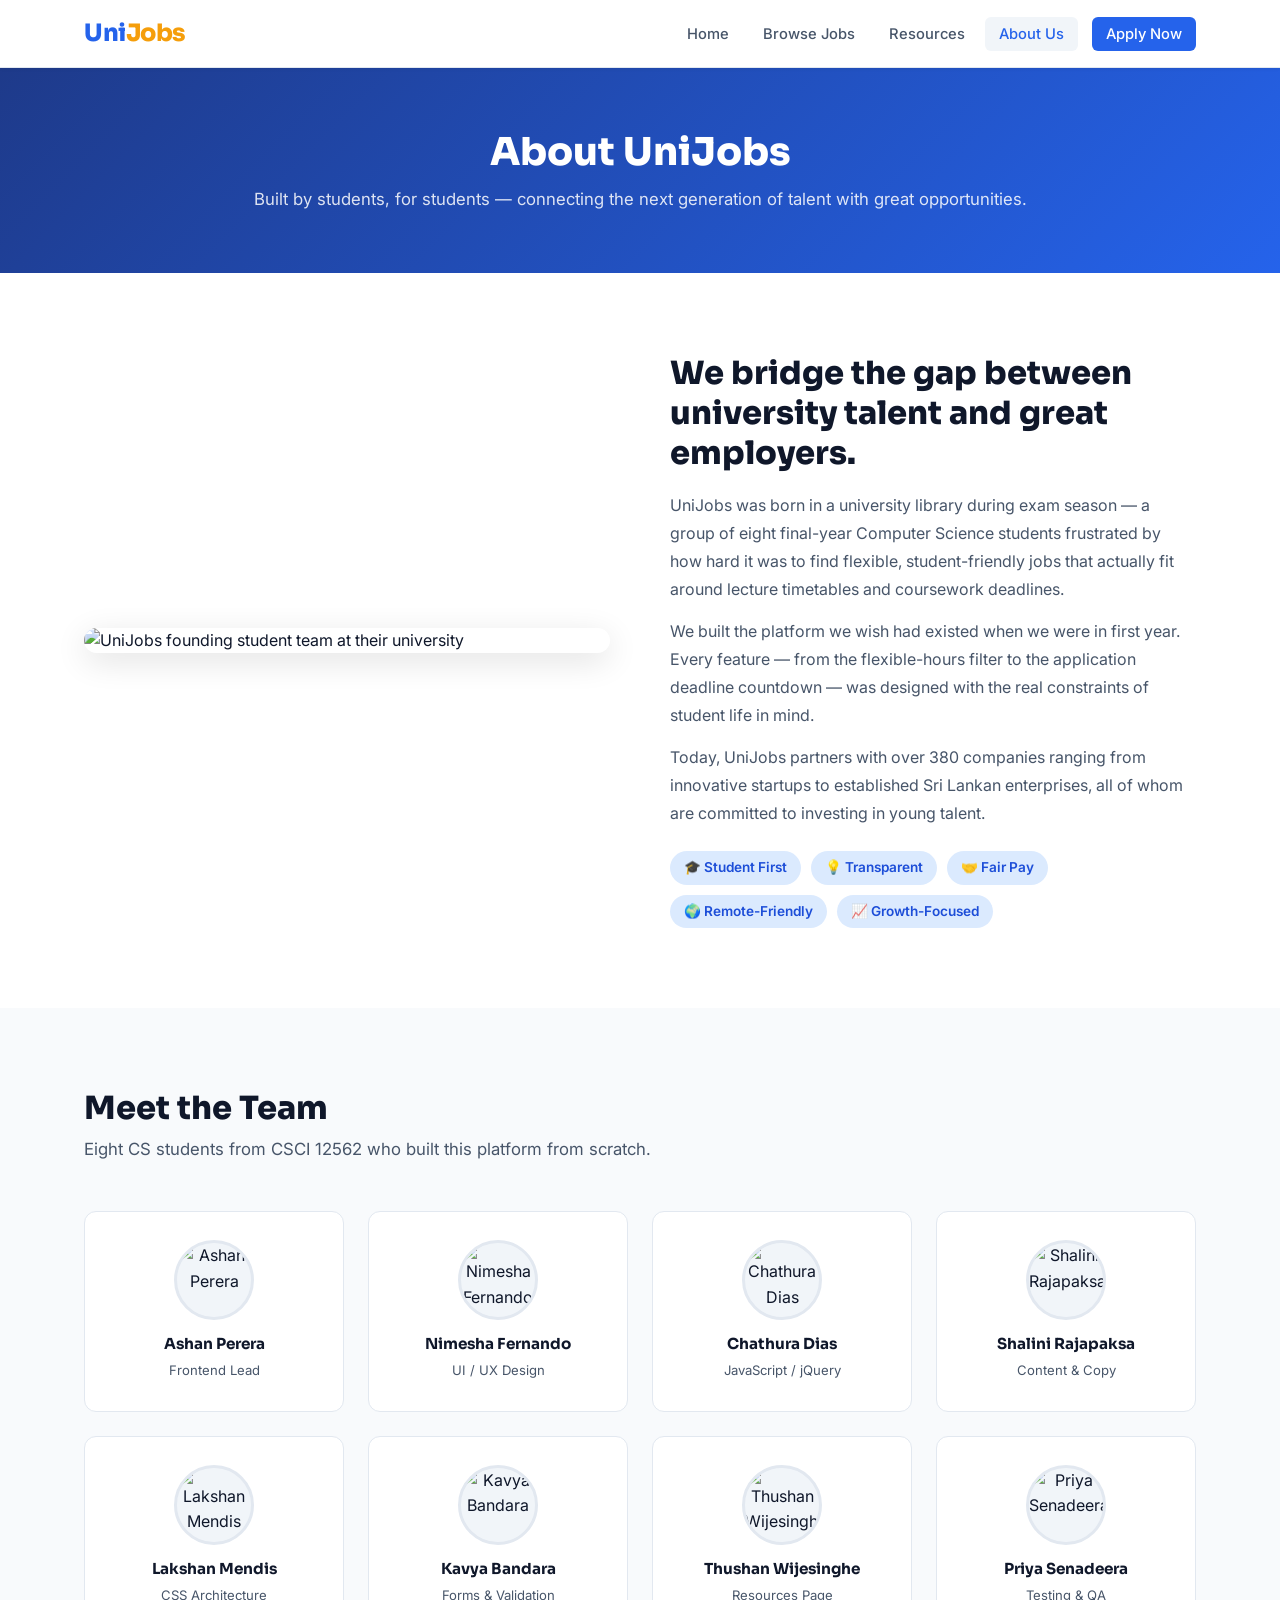
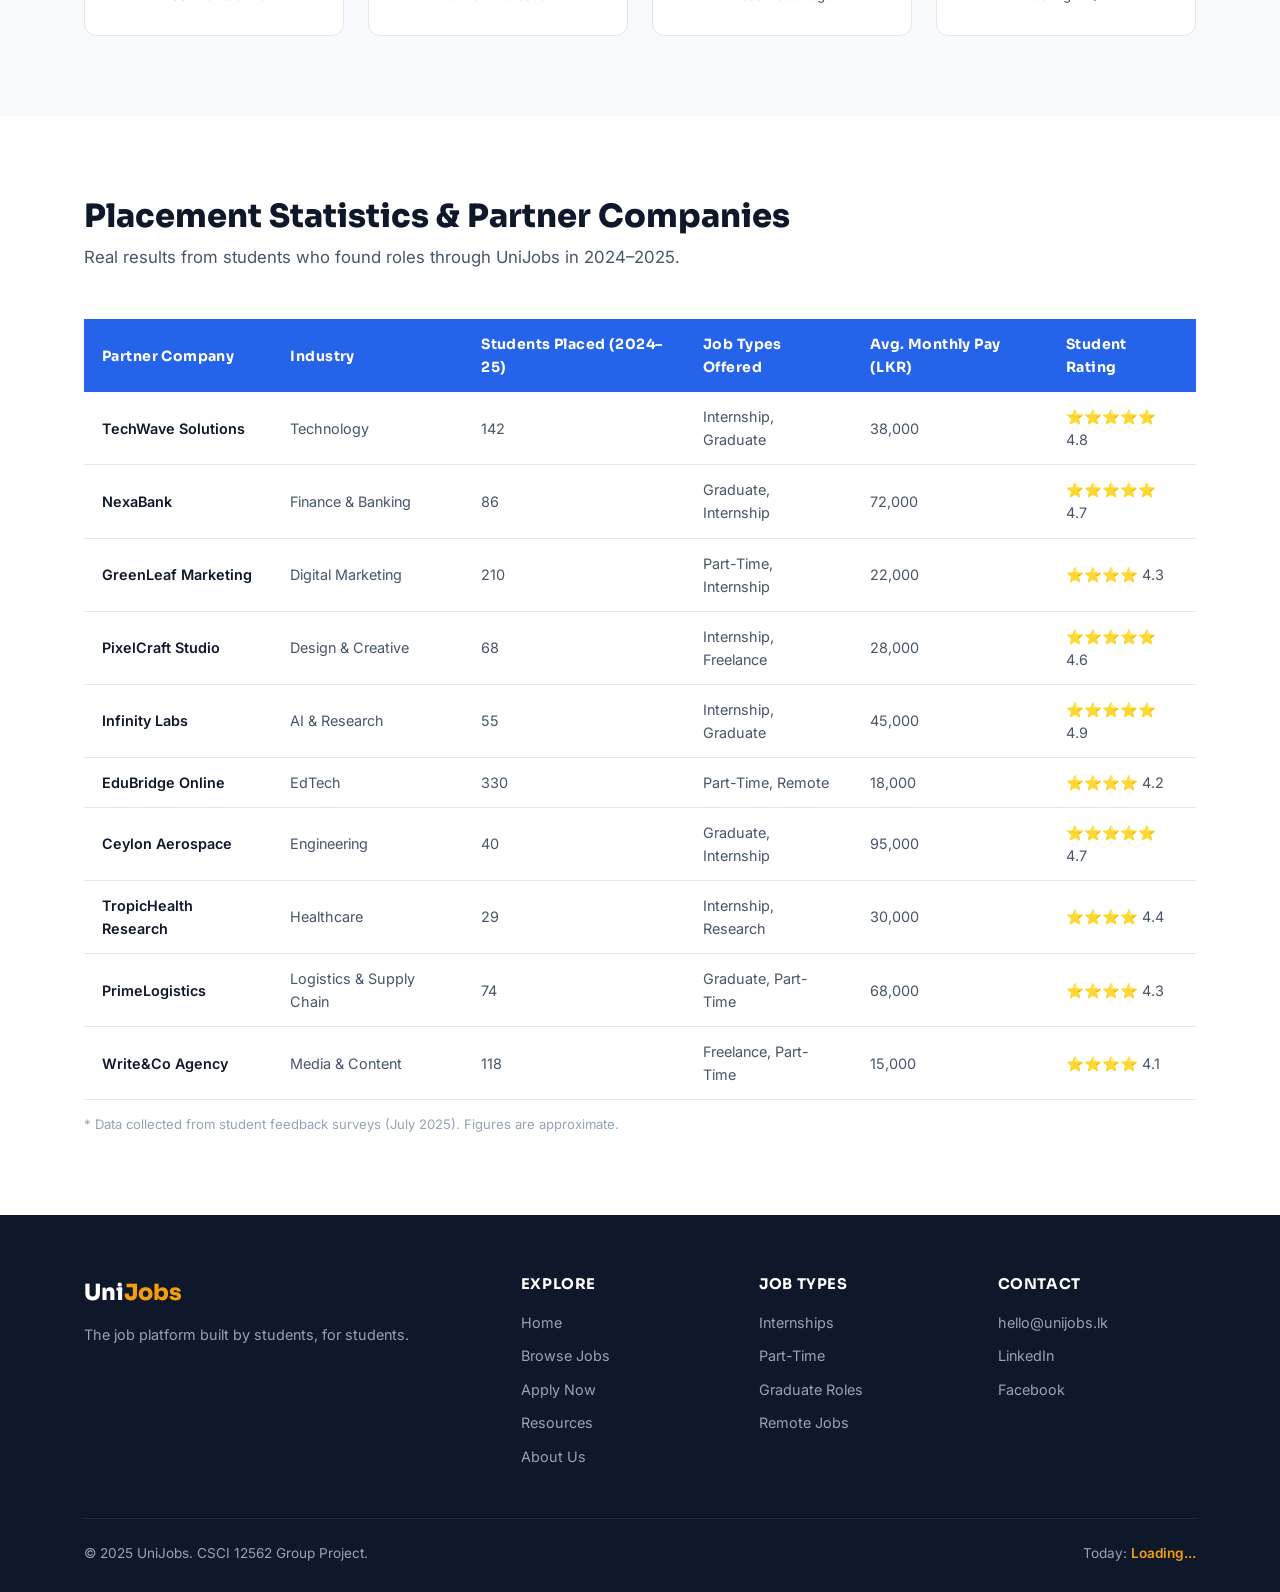
==== about.html @ dba61d62 "initial commit" ====
<!DOCTYPE html>
<html lang="en">
<head>
    <meta charset="UTF-8" />
    <meta name="viewport" content="width=device-width, initial-scale=1.0" />
    <title>About Us — UniJobs</title>
    <link rel="stylesheet" href="css/global.css" />
    <link rel="stylesheet" href="css/about.css" />
</head>
<body>

    <!-- =============================================
         NAVIGATION BAR
         ============================================= -->
    <nav class="navbar">
        <div class="container">
            <a href="index.html" class="logo">Uni<span>Jobs</span></a>
            <ul class="nav-links" id="navLinks">
                <li><a href="index.html">Home</a></li>
                <li><a href="jobs.html">Browse Jobs</a></li>
                <li><a href="resources.html">Resources</a></li>
                <li><a href="about.html" class="active">About Us</a></li>
                <li><a href="apply.html" class="nav-cta">Apply Now</a></li>
            </ul>
            <div class="nav-toggle" id="navToggle">
                <span></span><span></span><span></span>
            </div>
        </div>
    </nav>

    <!-- =============================================
         PAGE HERO
         ============================================= -->
    <div class="page-hero">
        <div class="container">
            <h1>About UniJobs</h1>
            <p>Built by students, for students — connecting the next generation of talent with great opportunities.</p>
        </div>
    </div>

    <!-- =============================================
         MISSION SECTION
         ============================================= -->
    <section class="section">
        <div class="container">
            <div class="about-mission">

                <!-- Left: Image -->
                <div>
                    <!--
                        IMAGE PLACEHOLDER: about-team.jpg
                        Suggested: A diverse group of students collaborating on laptops
                        in a university environment. Size: 900x660px
                    -->
                    <img src="images/about-team.jpg"
                         alt="UniJobs founding student team at their university" />
                </div>

                <!-- Right: Mission Text -->
                <div class="mission-text">
                    <h2>We bridge the gap between university talent and great employers.</h2>
                    <p>
                        UniJobs was born in a university library during exam season — a group of eight
                        final-year Computer Science students frustrated by how hard it was to find
                        flexible, student-friendly jobs that actually fit around lecture timetables
                        and coursework deadlines.
                    </p>
                    <p>
                        We built the platform we wish had existed when we were in first year.
                        Every feature — from the flexible-hours filter to the application deadline
                        countdown — was designed with the real constraints of student life in mind.
                    </p>
                    <p>
                        Today, UniJobs partners with over 380 companies ranging from innovative
                        startups to established Sri Lankan enterprises, all of whom are committed
                        to investing in young talent.
                    </p>
                    <div class="value-chips">
                        <span class="value-chip">🎓 Student First</span>
                        <span class="value-chip">💡 Transparent</span>
                        <span class="value-chip">🤝 Fair Pay</span>
                        <span class="value-chip">🌍 Remote-Friendly</span>
                        <span class="value-chip">📈 Growth-Focused</span>
                    </div>
                </div>

            </div>
        </div>
    </section>

    <!-- =============================================
         TEAM SECTION
         ============================================= -->
    <section class="section" style="background:#f8fafc;">
        <div class="container">
            <h2 class="section-title">Meet the Team</h2>
            <p class="section-sub">Eight CS students from CSCI 12562 who built this platform from scratch.</p>

            <div class="team-grid">

                <div class="team-card">
                    <div class="team-avatar">
                        <!--
                            IMAGE PLACEHOLDER: team-ashan.jpg
                            Student headshot, square crop, 160x160px
                        -->
                        <img src="images/team-ashan.jpg" alt="Ashan Perera" />
                    </div>
                    <h4>Ashan Perera</h4>
                    <span>Frontend Lead</span>
                </div>

                <div class="team-card">
                    <div class="team-avatar">
                        <!--
                            IMAGE PLACEHOLDER: team-nimesha.jpg
                            Student headshot, square crop, 160x160px
                        -->
                        <img src="images/team-nimesha.jpg" alt="Nimesha Fernando" />
                    </div>
                    <h4>Nimesha Fernando</h4>
                    <span>UI / UX Design</span>
                </div>

                <div class="team-card">
                    <div class="team-avatar">
                        <!--
                            IMAGE PLACEHOLDER: team-chathura.jpg
                            Student headshot, square crop, 160x160px
                        -->
                        <img src="images/team-chathura.jpg" alt="Chathura Dias" />
                    </div>
                    <h4>Chathura Dias</h4>
                    <span>JavaScript / jQuery</span>
                </div>

                <div class="team-card">
                    <div class="team-avatar">
                        <!--
                            IMAGE PLACEHOLDER: team-shalini.jpg
                            Student headshot, square crop, 160x160px
                        -->
                        <img src="images/team-shalini.jpg" alt="Shalini Rajapaksa" />
                    </div>
                    <h4>Shalini Rajapaksa</h4>
                    <span>Content & Copy</span>
                </div>

                <div class="team-card">
                    <div class="team-avatar">
                        <!--
                            IMAGE PLACEHOLDER: team-lakshan.jpg
                            Student headshot, square crop, 160x160px
                        -->
                        <img src="images/team-lakshan.jpg" alt="Lakshan Mendis" />
                    </div>
                    <h4>Lakshan Mendis</h4>
                    <span>CSS Architecture</span>
                </div>

                <div class="team-card">
                    <div class="team-avatar">
                        <!--
                            IMAGE PLACEHOLDER: team-kavya.jpg
                            Student headshot, square crop, 160x160px
                        -->
                        <img src="images/team-kavya.jpg" alt="Kavya Bandara" />
                    </div>
                    <h4>Kavya Bandara</h4>
                    <span>Forms & Validation</span>
                </div>

                <div class="team-card">
                    <div class="team-avatar">
                        <!--
                            IMAGE PLACEHOLDER: team-thushan.jpg
                            Student headshot, square crop, 160x160px
                        -->
                        <img src="images/team-thushan.jpg" alt="Thushan Wijesinghe" />
                    </div>
                    <h4>Thushan Wijesinghe</h4>
                    <span>Resources Page</span>
                </div>

                <div class="team-card">
                    <div class="team-avatar">
                        <!--
                            IMAGE PLACEHOLDER: team-priya.jpg
                            Student headshot, square crop, 160x160px
                        -->
                        <img src="images/team-priya.jpg" alt="Priya Senadeera" />
                    </div>
                    <h4>Priya Senadeera</h4>
                    <span>Testing & QA</span>
                </div>

            </div>
        </div>
    </section>

    <!-- =============================================
         PLACEMENT STATISTICS TABLE
         ============================================= -->
    <section class="section">
        <div class="container">
            <h2 class="section-title">Placement Statistics & Partner Companies</h2>
            <p class="section-sub">
                Real results from students who found roles through UniJobs in 2024–2025.
            </p>

            <div class="stats-table-wrap">
                <table class="stats-table">
                    <thead>
                        <tr>
                            <th>Partner Company</th>
                            <th>Industry</th>
                            <th>Students Placed (2024–25)</th>
                            <th>Job Types Offered</th>
                            <th>Avg. Monthly Pay (LKR)</th>
                            <th>Student Rating</th>
                        </tr>
                    </thead>
                    <tbody>
                        <tr>
                            <td>TechWave Solutions</td>
                            <td>Technology</td>
                            <td>142</td>
                            <td>Internship, Graduate</td>
                            <td>38,000</td>
                            <td>⭐⭐⭐⭐⭐ 4.8</td>
                        </tr>
                        <tr>
                            <td>NexaBank</td>
                            <td>Finance &amp; Banking</td>
                            <td>86</td>
                            <td>Graduate, Internship</td>
                            <td>72,000</td>
                            <td>⭐⭐⭐⭐⭐ 4.7</td>
                        </tr>
                        <tr>
                            <td>GreenLeaf Marketing</td>
                            <td>Digital Marketing</td>
                            <td>210</td>
                            <td>Part-Time, Internship</td>
                            <td>22,000</td>
                            <td>⭐⭐⭐⭐ 4.3</td>
                        </tr>
                        <tr>
                            <td>PixelCraft Studio</td>
                            <td>Design &amp; Creative</td>
                            <td>68</td>
                            <td>Internship, Freelance</td>
                            <td>28,000</td>
                            <td>⭐⭐⭐⭐⭐ 4.6</td>
                        </tr>
                        <tr>
                            <td>Infinity Labs</td>
                            <td>AI &amp; Research</td>
                            <td>55</td>
                            <td>Internship, Graduate</td>
                            <td>45,000</td>
                            <td>⭐⭐⭐⭐⭐ 4.9</td>
                        </tr>
                        <tr>
                            <td>EduBridge Online</td>
                            <td>EdTech</td>
                            <td>330</td>
                            <td>Part-Time, Remote</td>
                            <td>18,000</td>
                            <td>⭐⭐⭐⭐ 4.2</td>
                        </tr>
                        <tr>
                            <td>Ceylon Aerospace</td>
                            <td>Engineering</td>
                            <td>40</td>
                            <td>Graduate, Internship</td>
                            <td>95,000</td>
                            <td>⭐⭐⭐⭐⭐ 4.7</td>
                        </tr>
                        <tr>
                            <td>TropicHealth Research</td>
                            <td>Healthcare</td>
                            <td>29</td>
                            <td>Internship, Research</td>
                            <td>30,000</td>
                            <td>⭐⭐⭐⭐ 4.4</td>
                        </tr>
                        <tr>
                            <td>PrimeLogistics</td>
                            <td>Logistics &amp; Supply Chain</td>
                            <td>74</td>
                            <td>Graduate, Part-Time</td>
                            <td>68,000</td>
                            <td>⭐⭐⭐⭐ 4.3</td>
                        </tr>
                        <tr>
                            <td>Write&amp;Co Agency</td>
                            <td>Media &amp; Content</td>
                            <td>118</td>
                            <td>Freelance, Part-Time</td>
                            <td>15,000</td>
                            <td>⭐⭐⭐⭐ 4.1</td>
                        </tr>
                    </tbody>
                </table>
            </div>

            <p style="font-size:.82rem;color:#94a3b8;margin-top:14px;">
                * Data collected from student feedback surveys (July 2025). Figures are approximate.
            </p>
        </div>
    </section>

    <!-- =============================================
         FOOTER
         ============================================= -->
    <footer class="footer">
        <div class="container">
            <div class="footer-grid">
                <div class="footer-brand">
                    <div class="logo">Uni<span>Jobs</span></div>
                    <p>The job platform built by students, for students.</p>
                </div>
                <div class="footer-col">
                    <h4>Explore</h4>
                    <ul>
                        <li><a href="index.html">Home</a></li>
                        <li><a href="jobs.html">Browse Jobs</a></li>
                        <li><a href="apply.html">Apply Now</a></li>
                        <li><a href="resources.html">Resources</a></li>
                        <li><a href="about.html">About Us</a></li>
                    </ul>
                </div>
                <div class="footer-col">
                    <h4>Job Types</h4>
                    <ul>
                        <li><a href="jobs.html">Internships</a></li>
                        <li><a href="jobs.html">Part-Time</a></li>
                        <li><a href="jobs.html">Graduate Roles</a></li>
                        <li><a href="jobs.html">Remote Jobs</a></li>
                    </ul>
                </div>
                <div class="footer-col">
                    <h4>Contact</h4>
                    <ul>
                        <li><a href="mailto:hello@unijobs.lk">hello@unijobs.lk</a></li>
                        <li><a href="#">LinkedIn</a></li>
                        <li><a href="#">Facebook</a></li>
                    </ul>
                </div>
            </div>
            <div class="footer-bottom">
                <span>© 2025 UniJobs. CSCI 12562 Group Project.</span>
                <span>Today: <span id="footer-date">Loading...</span></span>
            </div>
        </div>
    </footer>

    <script src="https://code.jquery.com/jquery-3.7.1.min.js"></script>
    <script src="js/main.js"></script>
    <script src="js/date.js"></script>

</body>
</html>
---- css/global.css ----
/* ============================================================
   global.css — Core Variables, Reset, Nav, and Footer
   ============================================================ */

@import url('https://fonts.googleapis.com/css2?family=Inter:wght@400;500;600;700&family=Sora:wght@600;700;800&display=swap');

:root {
    --clr-primary:    #2563eb;
    --clr-primary-dk: #1d4ed8;
    --clr-accent:     #f59e0b;
    --clr-dark:       #0f172a;
    --clr-mid:        #475569;
    --clr-light:      #f1f5f9;
    --clr-white:      #ffffff;
    --clr-border:     #e2e8f0;
    --clr-success:    #16a34a;
    --clr-error:      #dc2626;
    --ff-display: 'Sora', sans-serif;
    --ff-body:    'Inter', sans-serif;
    --radius-sm: 6px;
    --radius-md: 12px;
    --radius-lg: 20px;
    --shadow-sm: 0 1px 3px rgba(0,0,0,.08);
    --shadow-md: 0 4px 16px rgba(0,0,0,.10);
    --shadow-lg: 0 8px 32px rgba(0,0,0,.12);
    --nav-h: 68px;
}

*, *::before, *::after { box-sizing: border-box; margin: 0; padding: 0; }
html { scroll-behavior: smooth; }
body { font-family: var(--ff-body); font-size: 16px; color: var(--clr-dark); background-color: var(--clr-white); line-height: 1.6; }
a { color: var(--clr-primary); text-decoration: none; transition: color .2s; }
a:hover { color: var(--clr-primary-dk); }
img { max-width: 100%; display: block; }
ul { list-style: none; }
h1, h2, h3, h4 { font-family: var(--ff-display); line-height: 1.25; }

.container { max-width: 1160px; margin: 0 auto; padding: 0 24px; }
.section { padding: 80px 0; }
.section-title { font-size: 2rem; font-weight: 800; color: var(--clr-dark); margin-bottom: 8px; }
.section-sub { color: var(--clr-mid); font-size: 1.05rem; margin-bottom: 48px; }

.btn { display: inline-block; padding: 11px 28px; border-radius: var(--radius-sm); font-family: var(--ff-body); font-size: .95rem; font-weight: 600; cursor: pointer; border: 2px solid transparent; transition: background .2s, color .2s, transform .15s, box-shadow .2s; }
.btn:active { transform: scale(.97); }
.btn-primary { background: var(--clr-primary); color: var(--clr-white); }
.btn-primary:hover { background: var(--clr-primary-dk); color: var(--clr-white); box-shadow: 0 4px 14px rgba(37,99,235,.35); }
.btn-outline { background: transparent; color: var(--clr-primary); border-color: var(--clr-primary); }
.btn-outline:hover { background: var(--clr-primary); color: var(--clr-white); }
.btn-accent { background: var(--clr-accent); color: var(--clr-dark); }
.btn-accent:hover { background: #d97706; color: var(--clr-white); }

.tag { display: inline-block; padding: 3px 10px; border-radius: 99px; font-size: .78rem; font-weight: 600; letter-spacing: .03em; }
.tag-blue   { background: #dbeafe; color: #1d4ed8; }
.tag-green  { background: #dcfce7; color: #15803d; }
.tag-orange { background: #ffedd5; color: #c2410c; }
.tag-purple { background: #ede9fe; color: #6d28d9; }

/* Subpage Hero (Shared by Jobs, About, Apply) */
.page-hero { background: linear-gradient(135deg, #1e3a8a 0%, #2563eb 100%); color: var(--clr-white); padding: 60px 0; text-align: center; }
.page-hero h1 { font-size: 2.4rem; font-weight: 800; margin-bottom: 10px; }
.page-hero p { font-size: 1.05rem; opacity: .85; }

/* Navbar */
.navbar { position: sticky; top: 0; z-index: 1000; background: var(--clr-white); border-bottom: 1px solid var(--clr-border); height: var(--nav-h); display: flex; align-items: center; box-shadow: var(--shadow-sm); }
.navbar .container { display: flex; align-items: center; justify-content: space-between; width: 100%; }
.navbar .logo { font-family: var(--ff-display); font-size: 1.5rem; font-weight: 800; color: var(--clr-primary); letter-spacing: -.5px; }
.navbar .logo span { color: var(--clr-accent); }
.nav-links { display: flex; align-items: center; gap: 6px; }
.nav-links li a { padding: 8px 14px; border-radius: var(--radius-sm); font-size: .92rem; font-weight: 500; color: var(--clr-mid); transition: background .2s, color .2s; }
.nav-links li a:hover, .nav-links li a.active { background: var(--clr-light); color: var(--clr-primary); }
.nav-links li a.nav-cta { background: var(--clr-primary); color: var(--clr-white); margin-left: 8px; }
.nav-links li a.nav-cta:hover { background: var(--clr-primary-dk); color: var(--clr-white); }
.nav-toggle { display: none; flex-direction: column; gap: 5px; cursor: pointer; padding: 4px; }
.nav-toggle span { display: block; width: 24px; height: 2px; background: var(--clr-dark); border-radius: 2px; transition: all .3s; }

/* Footer */
.footer { background: var(--clr-dark); color: #94a3b8; padding: 60px 0 28px; }
.footer-grid { display: grid; grid-template-columns: 2fr 1fr 1fr 1fr; gap: 40px; margin-bottom: 40px; }
.footer-brand .logo { font-family: var(--ff-display); font-size: 1.4rem; font-weight: 800; color: var(--clr-white); }
.footer-brand .logo span { color: var(--clr-accent); }
.footer-brand p { margin-top: 12px; font-size: .9rem; line-height: 1.7; }
.footer-col h4 { font-family: var(--ff-display); font-size: .92rem; font-weight: 700; color: var(--clr-white); margin-bottom: 16px; letter-spacing: .04em; text-transform: uppercase; }
.footer-col ul li { margin-bottom: 8px; }
.footer-col ul li a { color: #94a3b8; font-size: .9rem; transition: color .2s; }
.footer-col ul li a:hover { color: var(--clr-white); }
.footer-bottom { border-top: 1px solid #1e293b; padding-top: 24px; display: flex; justify-content: space-between; align-items: center; font-size: .85rem; }
#footer-date { color: var(--clr-accent); font-weight: 600; }

/* Global Mobile Queries */
@media (max-width: 960px) {
    .footer-grid { grid-template-columns: 1fr 1fr; }
}
@media (max-width: 640px) {
    .section { padding: 50px 0; }
    .section-title { font-size: 1.5rem; }
    .footer-grid { grid-template-columns: 1fr; }
    .footer-bottom { flex-direction: column; gap: 8px; text-align: center; }
    .nav-links { display: none; position: absolute; top: var(--nav-h); left: 0; right: 0; background: var(--clr-white); flex-direction: column; padding: 16px 24px; border-bottom: 1px solid var(--clr-border); box-shadow: var(--shadow-md); }
    .nav-links.open { display: flex; }
    .nav-links li a { display: block; padding: 11px 0; }
    .nav-toggle { display: flex; }
}
---- css/about.css ----
/* ============================================================
   about.css — About Us Specifics
   ============================================================ */

.about-mission { display: grid; grid-template-columns: 1fr 1fr; gap: 60px; align-items: center; }
.about-mission img { border-radius: var(--radius-lg); box-shadow: var(--shadow-lg); }
.about-mission .mission-text h2 { font-size: 2rem; font-weight: 800; margin-bottom: 18px; color: var(--clr-dark); }
.about-mission .mission-text p { color: var(--clr-mid); margin-bottom: 14px; line-height: 1.75; }
.value-chips { display: flex; flex-wrap: wrap; gap: 10px; margin-top: 24px; }
.value-chip { background: #dbeafe; color: #1d4ed8; padding: 6px 14px; border-radius: 99px; font-size: .85rem; font-weight: 600; }

.team-grid { display: grid; grid-template-columns: repeat(4, 1fr); gap: 24px; }
.team-card { text-align: center; background: var(--clr-white); border: 1px solid var(--clr-border); border-radius: var(--radius-md); padding: 28px 20px; transition: box-shadow .2s; }
.team-card:hover { box-shadow: var(--shadow-md); }
.team-avatar { width: 80px; height: 80px; border-radius: 50%; background: var(--clr-light); margin: 0 auto 14px; overflow: hidden; border: 3px solid var(--clr-border); }
.team-avatar img { width: 100%; height: 100%; object-fit: cover; }
.team-card h4 { font-size: .95rem; font-weight: 700; margin-bottom: 4px; }
.team-card span { font-size: .82rem; color: var(--clr-mid); }

.stats-table-wrap { overflow-x: auto; }
.stats-table { width: 100%; border-collapse: collapse; font-size: .9rem; }
.stats-table thead { background: var(--clr-primary); color: var(--clr-white); }
.stats-table thead th { padding: 14px 18px; text-align: left; font-family: var(--ff-display); font-weight: 700; font-size: .88rem; letter-spacing: .03em; }
.stats-table tbody tr { border-bottom: 1px solid var(--clr-border); transition: background .15s; }
.stats-table tbody tr:hover { background: var(--clr-light); }
.stats-table tbody td { padding: 13px 18px; color: var(--clr-mid); }
.stats-table tbody td:first-child { font-weight: 600; color: var(--clr-dark); }

@media (max-width: 960px) {
    .about-mission { grid-template-columns: 1fr; }
    .team-grid { grid-template-columns: 1fr 1fr; }
}
@media (max-width: 640px) {
    .team-grid { grid-template-columns: 1fr 1fr; }
}
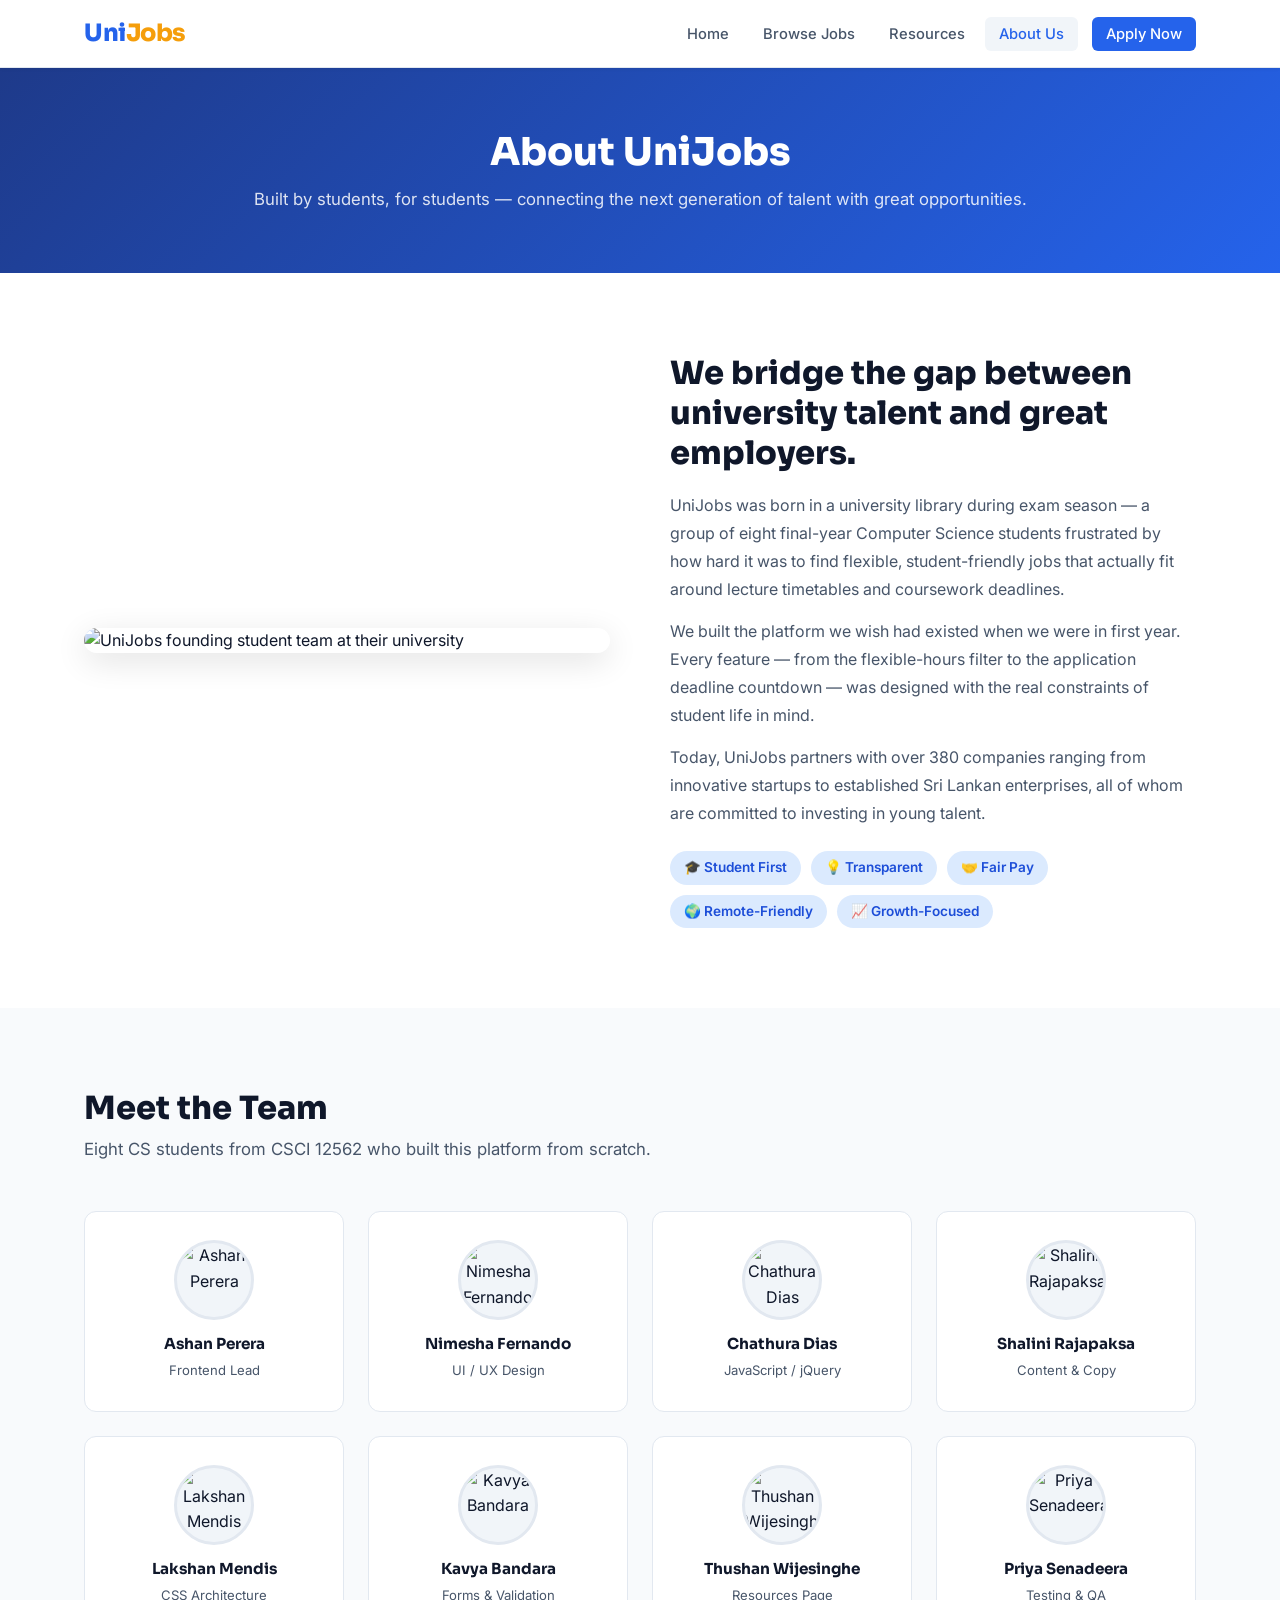
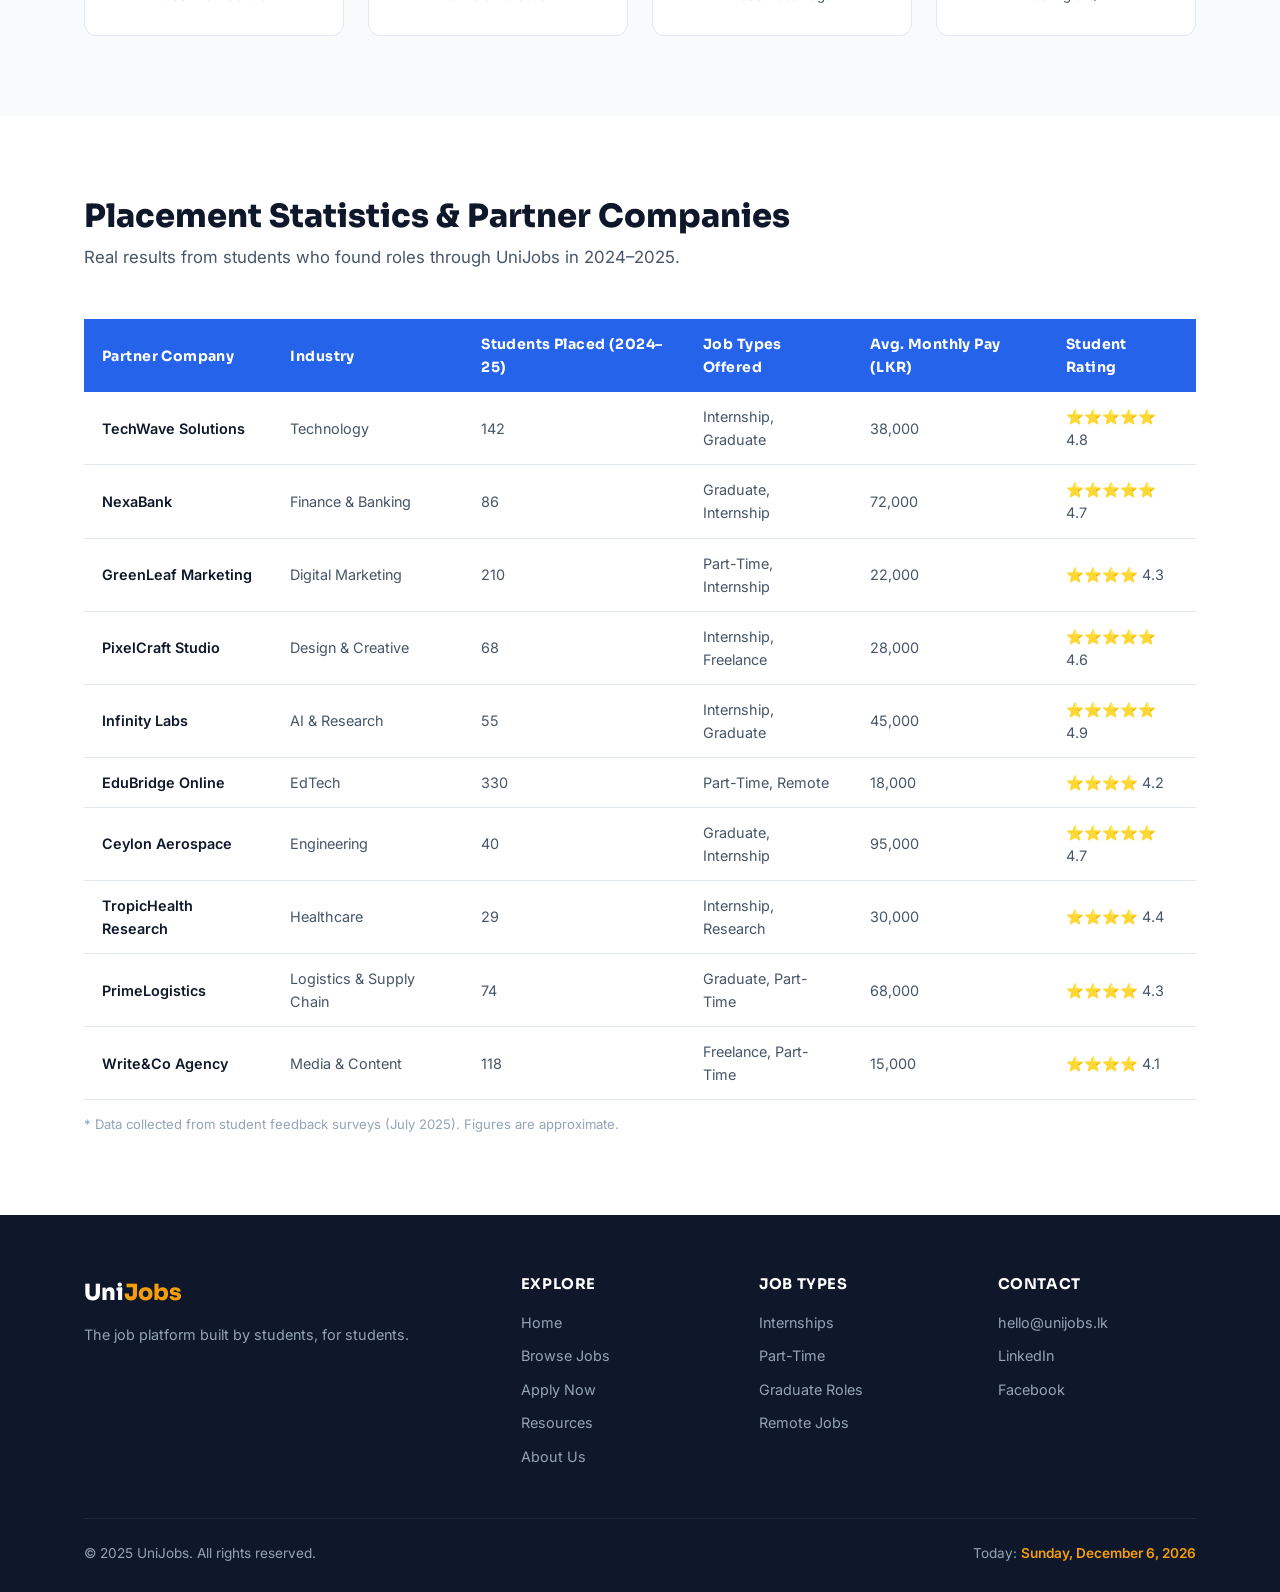
==== commit bdbc392f: "copyright" ====
--- a/about.html
+++ b/about.html
@@ -350,7 +350,7 @@
                 </div>
             </div>
             <div class="footer-bottom">
-                <span>© 2025 UniJobs. CSCI 12562 Group Project.</span>
+                <span>© 2025 UniJobs. All rights reserved.</span>
                 <span>Today: <span id="footer-date">Loading...</span></span>
             </div>
         </div>
--- a/css/global.css
+++ b/css/global.css
@@ -26,65 +26,268 @@
     --nav-h: 68px;
 }
 
-*, *::before, *::after { box-sizing: border-box; margin: 0; padding: 0; }
-html { scroll-behavior: smooth; }
-body { font-family: var(--ff-body); font-size: 16px; color: var(--clr-dark); background-color: var(--clr-white); line-height: 1.6; }
-a { color: var(--clr-primary); text-decoration: none; transition: color .2s; }
-a:hover { color: var(--clr-primary-dk); }
-img { max-width: 100%; display: block; }
-ul { list-style: none; }
-h1, h2, h3, h4 { font-family: var(--ff-display); line-height: 1.25; }
-
-.container { max-width: 1160px; margin: 0 auto; padding: 0 24px; }
-.section { padding: 80px 0; }
-.section-title { font-size: 2rem; font-weight: 800; color: var(--clr-dark); margin-bottom: 8px; }
-.section-sub { color: var(--clr-mid); font-size: 1.05rem; margin-bottom: 48px; }
-
-.btn { display: inline-block; padding: 11px 28px; border-radius: var(--radius-sm); font-family: var(--ff-body); font-size: .95rem; font-weight: 600; cursor: pointer; border: 2px solid transparent; transition: background .2s, color .2s, transform .15s, box-shadow .2s; }
-.btn:active { transform: scale(.97); }
-.btn-primary { background: var(--clr-primary); color: var(--clr-white); }
-.btn-primary:hover { background: var(--clr-primary-dk); color: var(--clr-white); box-shadow: 0 4px 14px rgba(37,99,235,.35); }
-.btn-outline { background: transparent; color: var(--clr-primary); border-color: var(--clr-primary); }
-.btn-outline:hover { background: var(--clr-primary); color: var(--clr-white); }
-.btn-accent { background: var(--clr-accent); color: var(--clr-dark); }
-.btn-accent:hover { background: #d97706; color: var(--clr-white); }
-
-.tag { display: inline-block; padding: 3px 10px; border-radius: 99px; font-size: .78rem; font-weight: 600; letter-spacing: .03em; }
-.tag-blue   { background: #dbeafe; color: #1d4ed8; }
-.tag-green  { background: #dcfce7; color: #15803d; }
-.tag-orange { background: #ffedd5; color: #c2410c; }
-.tag-purple { background: #ede9fe; color: #6d28d9; }
+*, *::before, *::after { 
+   box-sizing: border-box;
+   margin: 0; padding: 0; 
+}
+html { 
+   scroll-behavior: smooth; 
+}
+body { 
+   font-family: var(--ff-body); 
+   font-size: 16px;
+   color: var(--clr-dark);
+   background-color: var(--clr-white);
+   line-height: 1.6; 
+}
+a { 
+   color: var(--clr-primary); 
+   text-decoration: none; 
+   transition: color .2s;
+}
+a:hover { 
+   color: var(--clr-primary-dk);
+}
+img {
+   max-width: 100%; 
+   display: block; 
+}
+ul { 
+   list-style: none; 
+}
+h1, h2, h3, h4 { 
+   font-family: var(--ff-display); 
+   line-height: 1.25; 
+}
+.container { 
+   max-width: 1160px; 
+   margin: 0 auto;
+   padding: 0 24px; 
+}
+.section { 
+   padding: 80px 0; 
+}
+.section-title { 
+   font-size: 2rem; 
+   font-weight: 800; 
+   color: var(--clr-dark);
+   margin-bottom: 8px;
+}
+.section-sub {
+   color: var(--clr-mid);
+   font-size: 1.05rem; 
+   margin-bottom: 48px; 
+}
+.btn { 
+   display: inline-block;
+   padding: 11px 28px;
+   border-radius: var(--radius-sm);
+   font-family: var(--ff-body);
+   font-size: .95rem; 
+   font-weight: 600;
+   cursor: pointer;
+   border: 2px solid transparent;
+   transition: background .2s, color .2s, transform .15s, box-shadow .2s;
+}
+.btn:active { 
+   transform: scale(.97); 
+}
+.btn-primary { 
+   background: var(--clr-primary);
+   color: var(--clr-white); 
+}
+.btn-primary:hover { 
+   background: var(--clr-primary-dk); 
+   color: var(--clr-white);
+   box-shadow: 0 4px 14px rgba(37,99,235,.35); 
+}
+.btn-outline {
+   background: transparent; 
+   color: var(--clr-primary);
+   border-color: var(--clr-primary); 
+}
+.btn-outline:hover {
+   background: var(--clr-primary);
+   color: var(--clr-white);
+}
+.btn-accent {
+   background: var(--clr-accent); 
+   color: var(--clr-dark); 
+}
+.btn-accent:hover { 
+   background: #d97706;
+   color: var(--clr-white);
+}
+.tag { 
+   display: inline-block;
+   padding: 3px 10px;
+   border-radius: 99px; 
+   font-size: .78rem; 
+   font-weight: 600; 
+   letter-spacing: .03em; 
+}
+.tag-blue   { 
+   background: #dbeafe; 
+   color: #1d4ed8; 
+}
+.tag-green  { 
+   background: #dcfce7;
+   color: #15803d;
+}
+.tag-orange {
+   background: #ffedd5;
+   color: #c2410c; 
+}
+.tag-purple { 
+   background: #ede9fe; 
+   color: #6d28d9; 
+}
 
 /* Subpage Hero (Shared by Jobs, About, Apply) */
-.page-hero { background: linear-gradient(135deg, #1e3a8a 0%, #2563eb 100%); color: var(--clr-white); padding: 60px 0; text-align: center; }
-.page-hero h1 { font-size: 2.4rem; font-weight: 800; margin-bottom: 10px; }
-.page-hero p { font-size: 1.05rem; opacity: .85; }
+.page-hero { 
+   background: linear-gradient(135deg, #1e3a8a 0%, #2563eb 100%); 
+   color: var(--clr-white); 
+   padding: 60px 0;
+   text-align: center;
+}
+.page-hero h1 {
+   font-size: 2.4rem;
+   font-weight: 800;
+   margin-bottom: 10px;
+}
+.page-hero p { 
+   font-size: 1.05rem;
+   opacity: .85; 
+}
 
 /* Navbar */
-.navbar { position: sticky; top: 0; z-index: 1000; background: var(--clr-white); border-bottom: 1px solid var(--clr-border); height: var(--nav-h); display: flex; align-items: center; box-shadow: var(--shadow-sm); }
-.navbar .container { display: flex; align-items: center; justify-content: space-between; width: 100%; }
-.navbar .logo { font-family: var(--ff-display); font-size: 1.5rem; font-weight: 800; color: var(--clr-primary); letter-spacing: -.5px; }
-.navbar .logo span { color: var(--clr-accent); }
-.nav-links { display: flex; align-items: center; gap: 6px; }
-.nav-links li a { padding: 8px 14px; border-radius: var(--radius-sm); font-size: .92rem; font-weight: 500; color: var(--clr-mid); transition: background .2s, color .2s; }
-.nav-links li a:hover, .nav-links li a.active { background: var(--clr-light); color: var(--clr-primary); }
-.nav-links li a.nav-cta { background: var(--clr-primary); color: var(--clr-white); margin-left: 8px; }
-.nav-links li a.nav-cta:hover { background: var(--clr-primary-dk); color: var(--clr-white); }
-.nav-toggle { display: none; flex-direction: column; gap: 5px; cursor: pointer; padding: 4px; }
-.nav-toggle span { display: block; width: 24px; height: 2px; background: var(--clr-dark); border-radius: 2px; transition: all .3s; }
+.navbar { 
+   position: sticky;
+   top: 0; 
+   z-index: 1000;
+   background: var(--clr-white); 
+   border-bottom: 1px solid var(--clr-border);
+   height: var(--nav-h);
+   display: flex;
+   align-items: center;
+   box-shadow: var(--shadow-sm); 
+}
+.navbar .container { 
+   display: flex; 
+   align-items: center;
+   justify-content: space-between; 
+   width: 100%; 
+}
+.navbar .logo {
+   font-family: var(--ff-display);
+   font-size: 1.5rem; 
+   font-weight: 800; 
+   color: var(--clr-primary);
+   letter-spacing: -.5px; 
+}
+.navbar .logo span { 
+   color: var(--clr-accent);
+}
+.nav-links { 
+   display: flex; 
+   align-items: center;
+   gap: 6px; 
+}
+.nav-links li a {
+   padding: 8px 14px; 
+   border-radius: var(--radius-sm); 
+   font-size: .92rem; 
+   font-weight: 500; 
+   color: var(--clr-mid); 
+   transition: background .2s, color .2s;
+}
+.nav-links li a:hover, .nav-links li a.active { 
+   background: var(--clr-light); 
+   color: var(--clr-primary); 
+}
+.nav-links li a.nav-cta { 
+   background: var(--clr-primary); 
+   color: var(--clr-white); 
+   margin-left: 8px; 
+}
+.nav-links li a.nav-cta:hover { 
+   background: var(--clr-primary-dk); 
+   color: var(--clr-white); 
+}
+.nav-toggle { 
+   display: none; 
+   flex-direction: column;
+   gap: 5px;
+   cursor: pointer; 
+   padding: 4px; 
+}
+.nav-toggle span { 
+   display: block; 
+   width: 24px; 
+   height: 2px;
+   background: var(--clr-dark); 
+   border-radius: 2px; 
+   transition: all .3s; 
+}
 
 /* Footer */
-.footer { background: var(--clr-dark); color: #94a3b8; padding: 60px 0 28px; }
-.footer-grid { display: grid; grid-template-columns: 2fr 1fr 1fr 1fr; gap: 40px; margin-bottom: 40px; }
-.footer-brand .logo { font-family: var(--ff-display); font-size: 1.4rem; font-weight: 800; color: var(--clr-white); }
-.footer-brand .logo span { color: var(--clr-accent); }
-.footer-brand p { margin-top: 12px; font-size: .9rem; line-height: 1.7; }
-.footer-col h4 { font-family: var(--ff-display); font-size: .92rem; font-weight: 700; color: var(--clr-white); margin-bottom: 16px; letter-spacing: .04em; text-transform: uppercase; }
-.footer-col ul li { margin-bottom: 8px; }
-.footer-col ul li a { color: #94a3b8; font-size: .9rem; transition: color .2s; }
-.footer-col ul li a:hover { color: var(--clr-white); }
-.footer-bottom { border-top: 1px solid #1e293b; padding-top: 24px; display: flex; justify-content: space-between; align-items: center; font-size: .85rem; }
-#footer-date { color: var(--clr-accent); font-weight: 600; }
+.footer { 
+   background: var(--clr-dark); 
+   color: #94a3b8; 
+   padding: 60px 0 28px;
+}
+.footer-grid { 
+   display: grid; 
+   grid-template-columns: 2fr 1fr 1fr 1fr; 
+   gap: 40px; 
+   margin-bottom: 40px;
+}
+.footer-brand .logo { 
+   font-family: var(--ff-display);
+   font-size: 1.4rem; 
+   font-weight: 800; 
+   color: var(--clr-white); 
+}
+.footer-brand .logo span { 
+   color: var(--clr-accent);
+}
+.footer-brand p { 
+   margin-top: 12px;
+   font-size: .9rem; 
+   line-height: 1.7; 
+}
+.footer-col h4 { 
+   font-family: var(--ff-display); 
+   font-size: .92rem; 
+   font-weight: 700; 
+   color: var(--clr-white); 
+   margin-bottom: 16px;
+   letter-spacing: .04em; 
+   text-transform: uppercase; 
+}
+.footer-col ul li { 
+   margin-bottom: 8px; 
+}
+.footer-col ul li a { 
+   color: #94a3b8;
+   font-size: .9rem;
+   transition: color .2s;
+}
+.footer-col ul li a:hover { 
+   color: var(--clr-white); 
+}
+.footer-bottom { 
+   border-top: 1px solid #1e293b;
+   padding-top: 24px; 
+   display: flex; 
+   justify-content: space-between; 
+   align-items: center; 
+   font-size: .85rem; 
+}
+#footer-date { 
+   color: var(--clr-accent); 
+   font-weight: 600; 
+}
 
 /* Global Mobile Queries */
 @media (max-width: 960px) {
@@ -99,4 +302,4 @@
     .nav-links.open { display: flex; }
     .nav-links li a { display: block; padding: 11px 0; }
     .nav-toggle { display: flex; }
-}+}
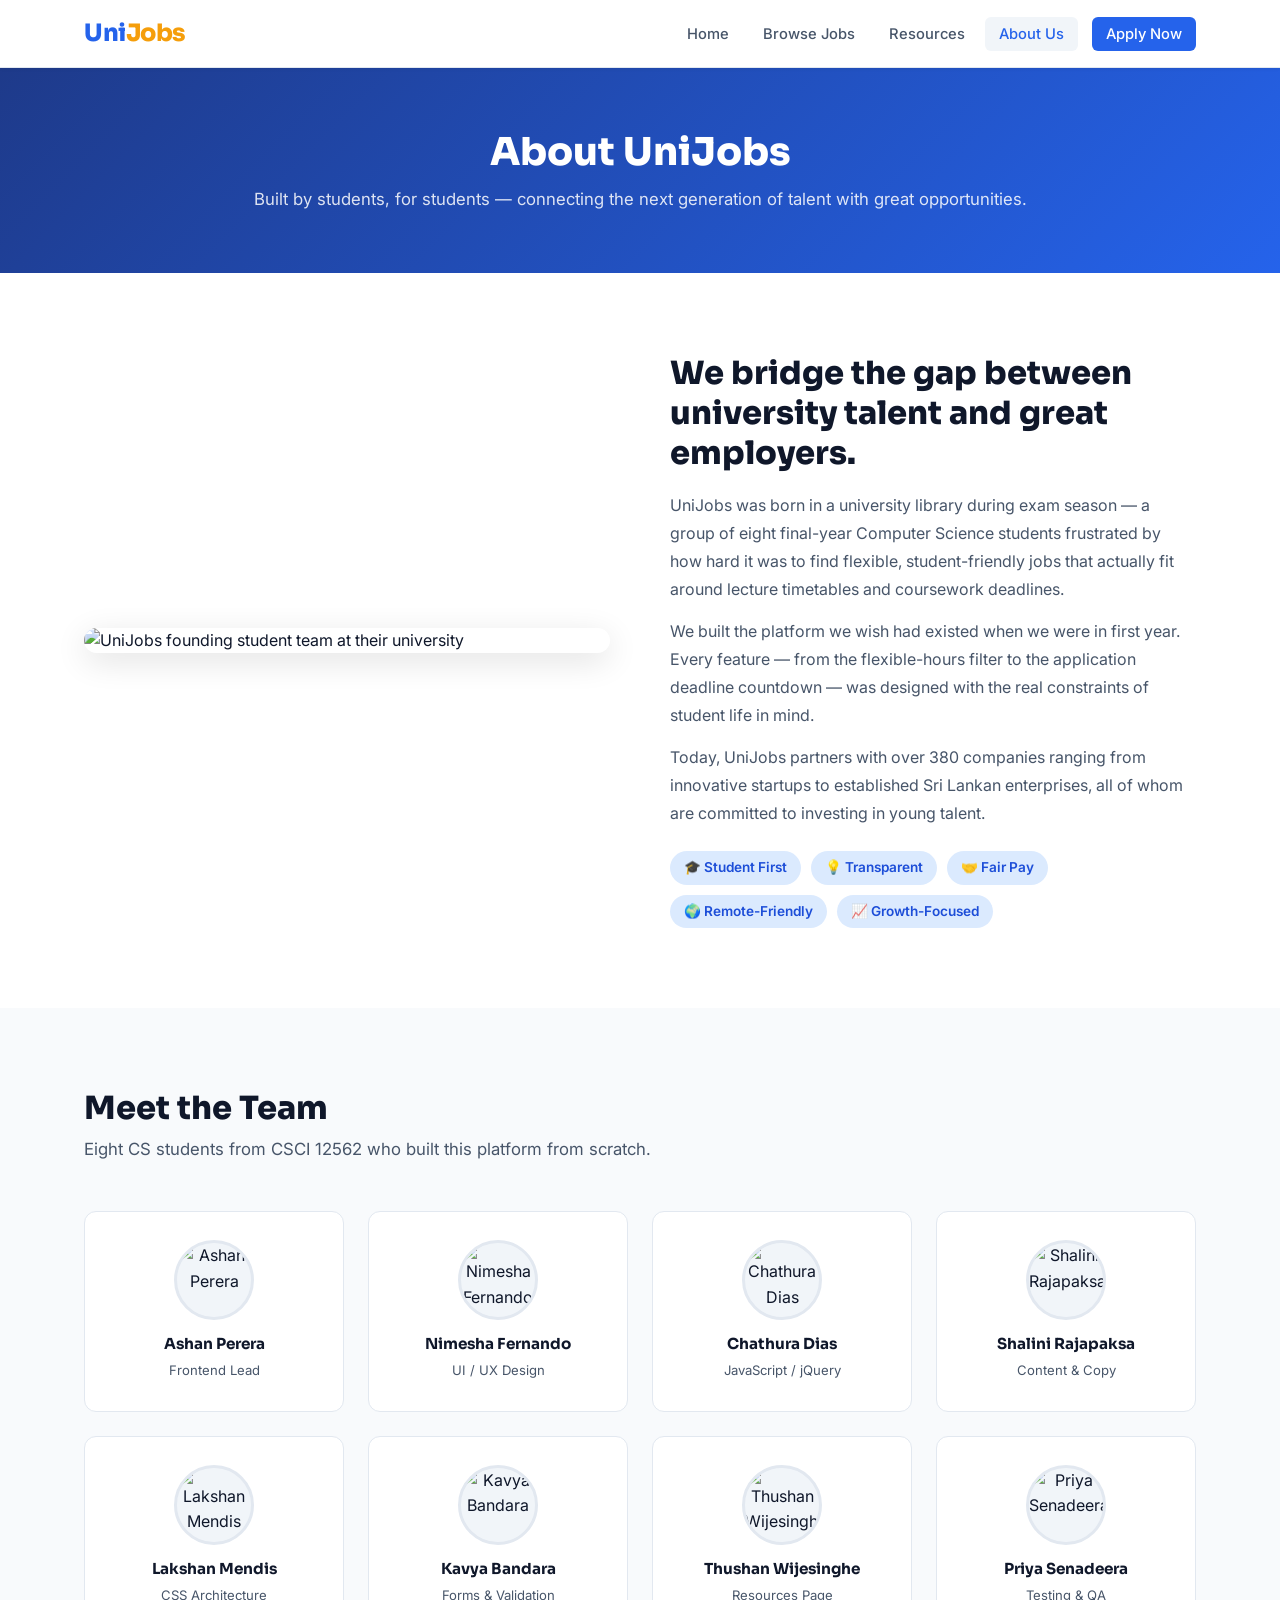
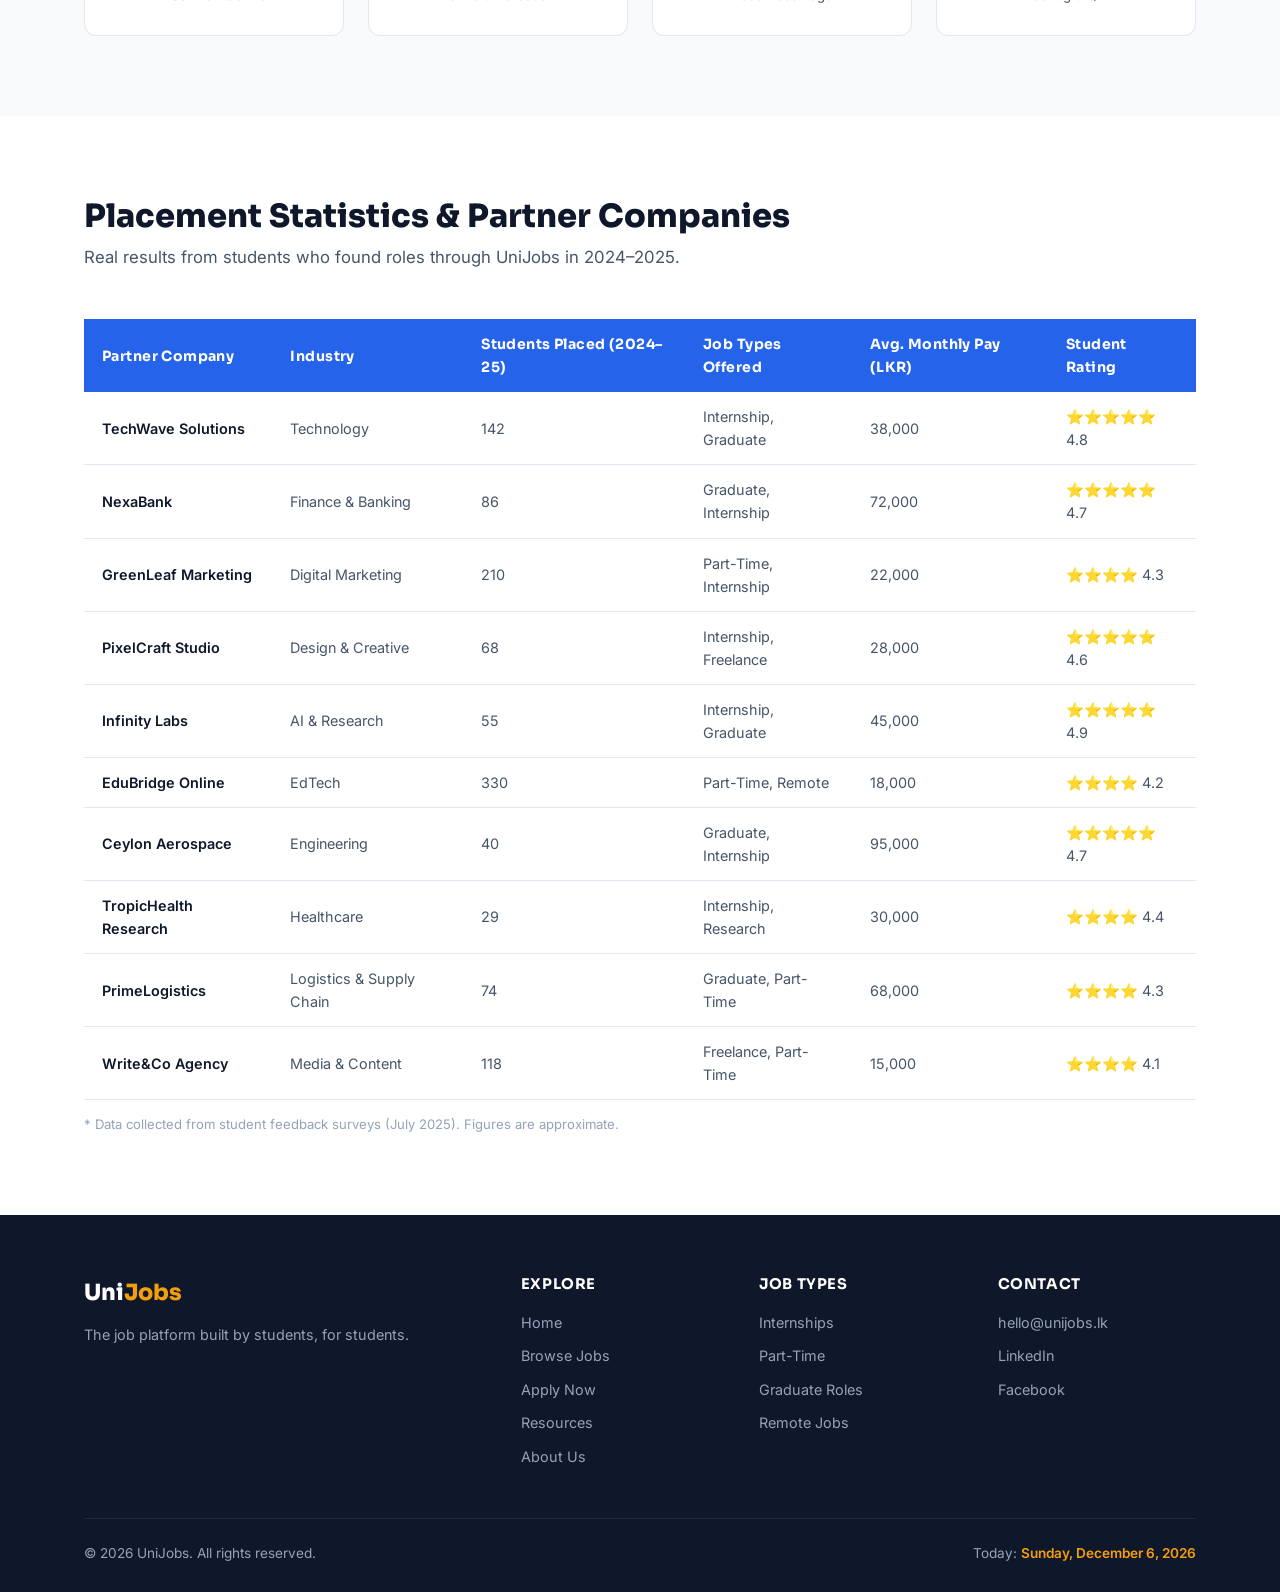
==== commit 01926fef: "about.html" ====
--- a/about.html
+++ b/about.html
@@ -350,7 +350,7 @@
                 </div>
             </div>
             <div class="footer-bottom">
-                <span>© 2025 UniJobs. All rights reserved.</span>
+                <span>© 2026 UniJobs. All rights reserved.</span>
                 <span>Today: <span id="footer-date">Loading...</span></span>
             </div>
         </div>
@@ -361,4 +361,4 @@
     <script src="js/date.js"></script>
 
 </body>
-</html>+</html>
